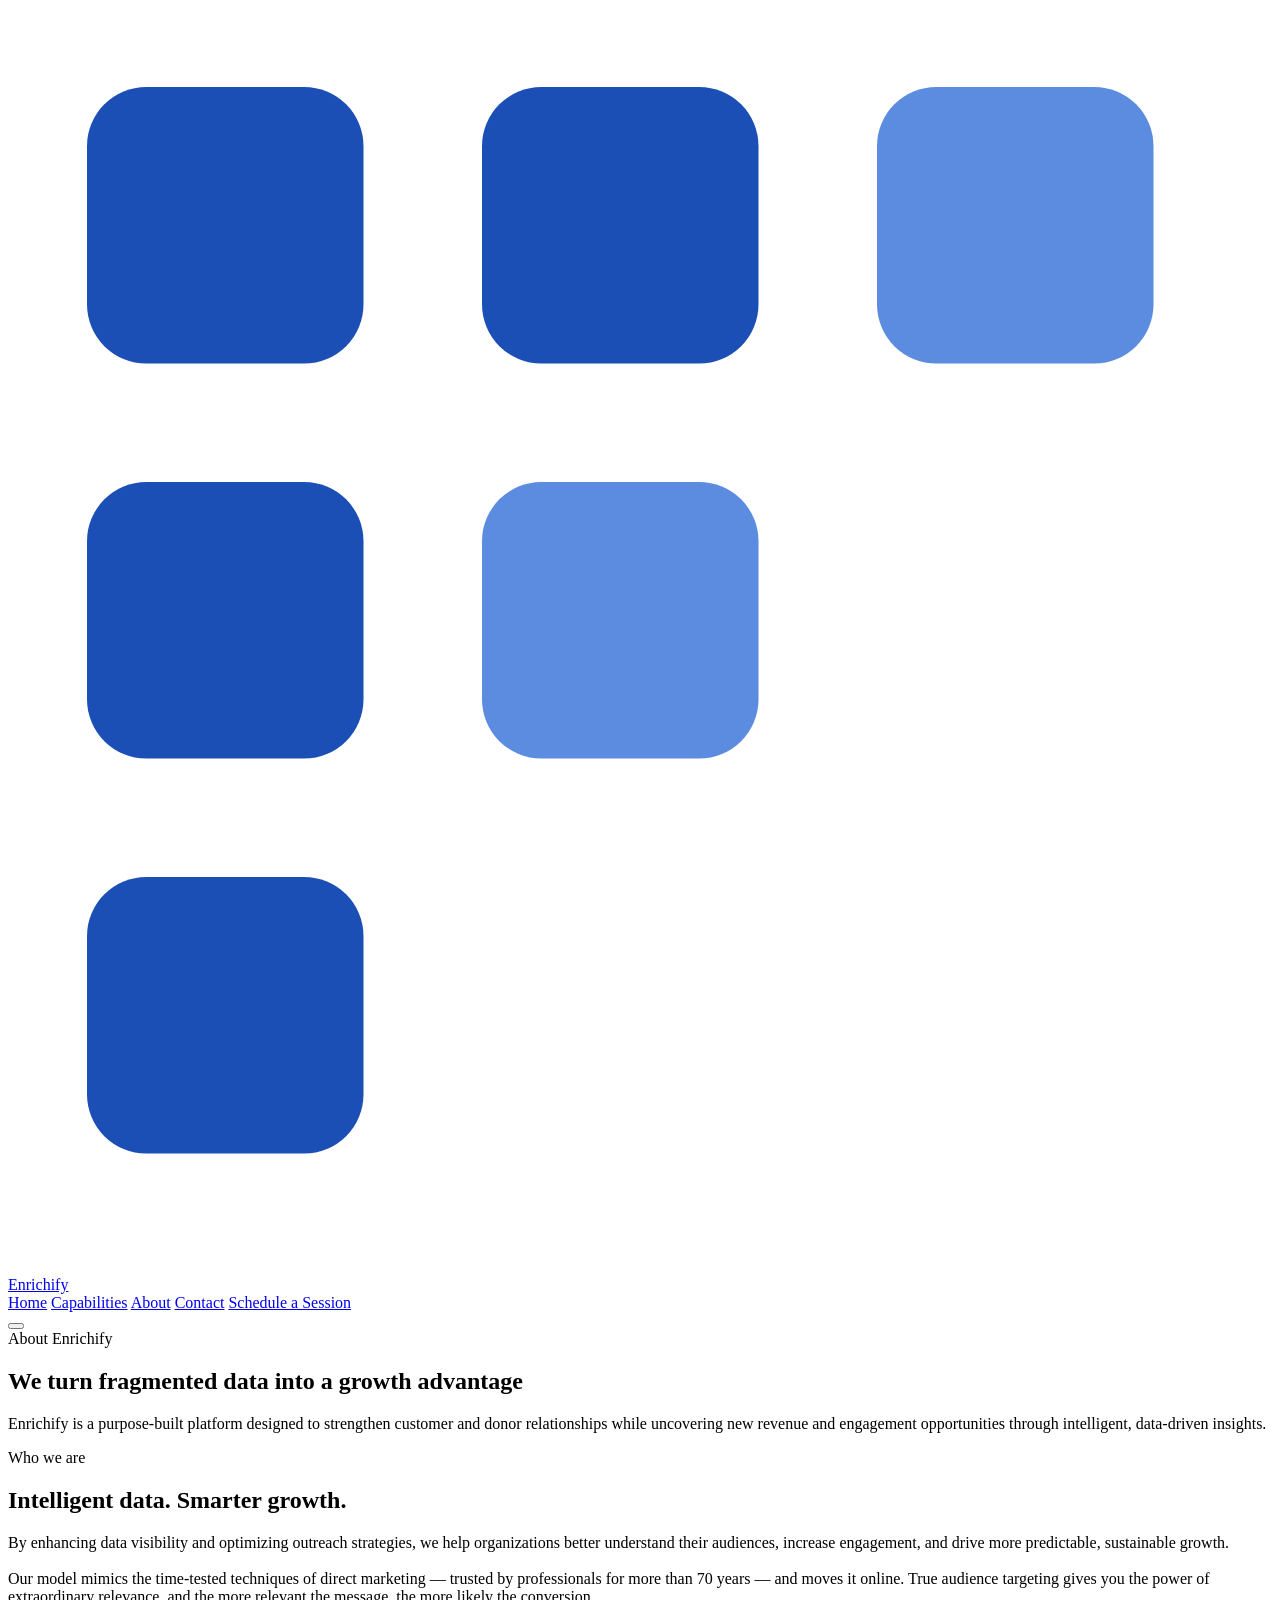
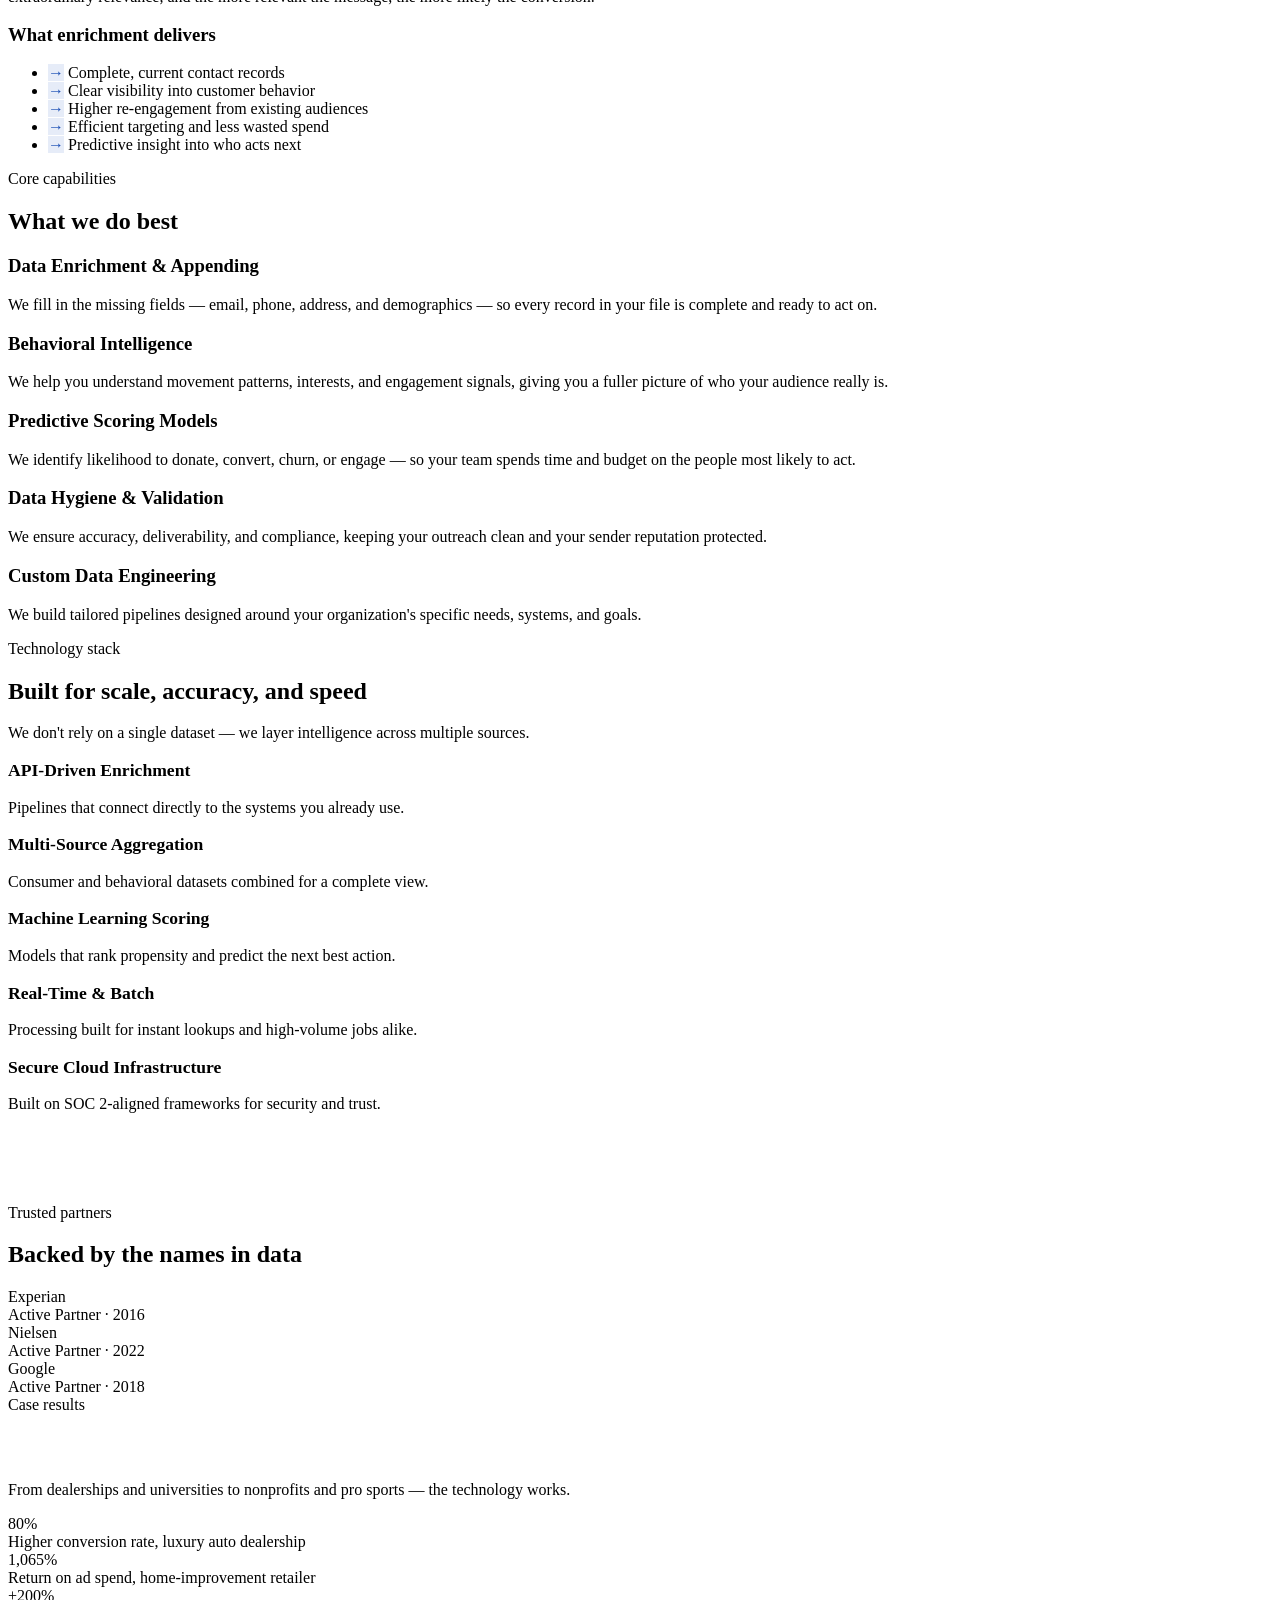
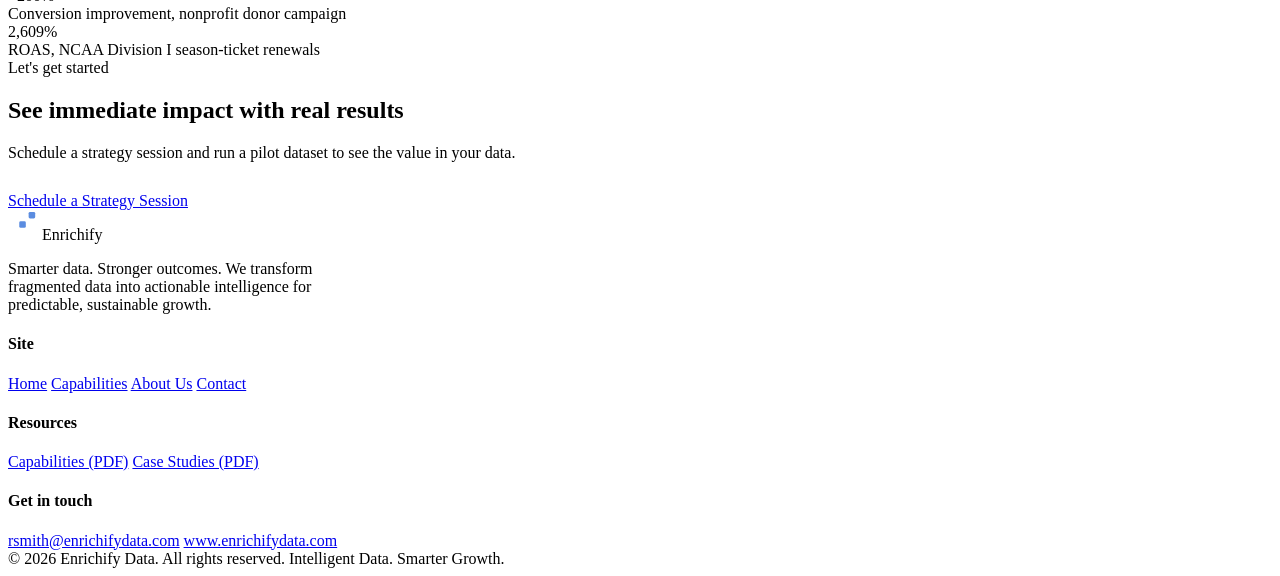
==== about.html @ ba0118fd "added" ====
<!DOCTYPE html>
<html lang="en">
<head>
  <meta charset="UTF-8" />
  <meta name="viewport" content="width=device-width, initial-scale=1.0" />
  <title>About Enrichify — A Data Intelligence Engine</title>
  <meta name="description" content="Enrichify enhances data visibility and optimizes outreach so organizations understand their audiences, increase engagement, and drive sustainable growth." />
  <link rel="preconnect" href="https://fonts.googleapis.com" />
  <link rel="preconnect" href="https://fonts.gstatic.com" crossorigin />
  <link href="https://fonts.googleapis.com/css2?family=Inter:wght@400;500;600;700;800&display=swap" rel="stylesheet" />
  <link rel="stylesheet" href="css/styles.css" />
</head>
<body>

  <!-- ============ HEADER ============ -->
  <header class="site-header">
    <div class="container nav">
      <a href="index.html" class="brand" aria-label="Enrichify home">
        <svg viewBox="0 0 32 32" fill="none" xmlns="http://www.w3.org/2000/svg" aria-hidden="true">
          <rect x="2" y="2" width="7" height="7" rx="1.5" fill="#1B4FB5"/>
          <rect x="2" y="12" width="7" height="7" rx="1.5" fill="#1B4FB5"/>
          <rect x="2" y="22" width="7" height="7" rx="1.5" fill="#1B4FB5"/>
          <rect x="12" y="2" width="7" height="7" rx="1.5" fill="#1B4FB5"/>
          <rect x="12" y="12" width="7" height="7" rx="1.5" fill="#5B8CE0"/>
          <rect x="22" y="2" width="7" height="7" rx="1.5" fill="#5B8CE0"/>
        </svg>
        Enrichify
      </a>
      <nav class="nav-links" aria-label="Primary">
        <a href="index.html">Home</a>
        <a href="index.html#capabilities">Capabilities</a>
        <a href="about.html" class="active">About</a>
        <a href="contact.html">Contact</a>
        <a href="contact.html" class="btn btn--primary nav-cta">Schedule a Session</a>
      </nav>
      <button class="nav-toggle" aria-label="Menu" aria-expanded="false">
        <span></span><span></span><span></span>
      </button>
    </div>
  </header>

  <!-- ============ PAGE HERO ============ -->
  <section class="page-hero">
    <div class="container">
      <span class="eyebrow">About Enrichify</span>
      <h1>We turn fragmented data into a growth advantage</h1>
      <p>Enrichify is a purpose-built platform designed to strengthen customer and donor relationships while uncovering new revenue and engagement opportunities through intelligent, data-driven insights.</p>
    </div>
  </section>

  <!-- ============ WHO WE ARE ============ -->
  <section class="section">
    <div class="container split">
      <div>
        <span class="eyebrow">Who we are</span>
        <h2>Intelligent data. Smarter growth.</h2>
        <p class="lead" style="margin-top:18px;">By enhancing data visibility and optimizing outreach strategies, we help organizations better understand their audiences, increase engagement, and drive more predictable, sustainable growth.</p>
        <p style="margin-top:18px;">Our model mimics the time-tested techniques of direct marketing — trusted by professionals for more than 70 years — and moves it online. True audience targeting gives you the power of extraordinary relevance, and the more relevant the message, the more likely the conversion.</p>
      </div>
      <div class="panel">
        <h3 style="margin-bottom:18px;">What enrichment delivers</h3>
        <ul class="problem-list" style="--blue-tint:#E6ECF8;">
          <li><span class="x" style="background:#E6ECF8;color:#1B4FB5;">→</span> Complete, current contact records</li>
          <li><span class="x" style="background:#E6ECF8;color:#1B4FB5;">→</span> Clear visibility into customer behavior</li>
          <li><span class="x" style="background:#E6ECF8;color:#1B4FB5;">→</span> Higher re-engagement from existing audiences</li>
          <li><span class="x" style="background:#E6ECF8;color:#1B4FB5;">→</span> Efficient targeting and less wasted spend</li>
          <li><span class="x" style="background:#E6ECF8;color:#1B4FB5;">→</span> Predictive insight into who acts next</li>
        </ul>
      </div>
    </div>
  </section>

  <!-- ============ CAPABILITIES DETAIL ============ -->
  <section class="section bg-gray">
    <div class="container">
      <div class="sec-head">
        <span class="eyebrow">Core capabilities</span>
        <h2>What we do best</h2>
      </div>
      <div class="cap-row">
        <h3>Data Enrichment &amp; Appending</h3>
        <p>We fill in the missing fields — email, phone, address, and demographics — so every record in your file is complete and ready to act on.</p>
      </div>
      <div class="cap-row">
        <h3>Behavioral Intelligence</h3>
        <p>We help you understand movement patterns, interests, and engagement signals, giving you a fuller picture of who your audience really is.</p>
      </div>
      <div class="cap-row">
        <h3>Predictive Scoring Models</h3>
        <p>We identify likelihood to donate, convert, churn, or engage — so your team spends time and budget on the people most likely to act.</p>
      </div>
      <div class="cap-row">
        <h3>Data Hygiene &amp; Validation</h3>
        <p>We ensure accuracy, deliverability, and compliance, keeping your outreach clean and your sender reputation protected.</p>
      </div>
      <div class="cap-row">
        <h3>Custom Data Engineering</h3>
        <p>We build tailored pipelines designed around your organization's specific needs, systems, and goals.</p>
      </div>
    </div>
  </section>

  <!-- ============ TECH STACK ============ -->
  <section class="section">
    <div class="container">
      <div class="sec-head center">
        <span class="eyebrow">Technology stack</span>
        <h2>Built for scale, accuracy, and speed</h2>
        <p>We don't rely on a single dataset — we layer intelligence across multiple sources.</p>
      </div>
      <div class="grid grid-3">
        <div class="card"><h3 style="font-size:1.1rem;">API-Driven Enrichment</h3><p>Pipelines that connect directly to the systems you already use.</p></div>
        <div class="card"><h3 style="font-size:1.1rem;">Multi-Source Aggregation</h3><p>Consumer and behavioral datasets combined for a complete view.</p></div>
        <div class="card"><h3 style="font-size:1.1rem;">Machine Learning Scoring</h3><p>Models that rank propensity and predict the next best action.</p></div>
        <div class="card"><h3 style="font-size:1.1rem;">Real-Time &amp; Batch</h3><p>Processing built for instant lookups and high-volume jobs alike.</p></div>
        <div class="card"><h3 style="font-size:1.1rem;">Secure Cloud Infrastructure</h3><p>Built on SOC 2-aligned frameworks for security and trust.</p></div>
        <div class="card" style="background:var(--blue-deep);color:#fff;border:0;"><h3 style="font-size:1.1rem;color:#fff;">Layered Intelligence</h3><p style="color:rgba(255,255,255,0.82);">Multiple sources, cross-referenced for accuracy you can rely on.</p></div>
      </div>
    </div>
  </section>

  <!-- ============ PARTNERS ============ -->
  <section class="section bg-gray">
    <div class="container center">
      <div class="sec-head center">
        <span class="eyebrow">Trusted partners</span>
        <h2>Backed by the names in data</h2>
      </div>
      <div class="partners">
        <div class="partner"><div class="name">Experian</div><div class="since">Active Partner · 2016</div></div>
        <div class="partner"><div class="name">Nielsen</div><div class="since">Active Partner · 2022</div></div>
        <div class="partner"><div class="name">Google</div><div class="since">Active Partner · 2018</div></div>
      </div>
    </div>
  </section>

  <!-- ============ RESULTS ============ -->
  <section class="section bg-blue">
    <div class="container">
      <div class="sec-head center">
        <span class="eyebrow">Case results</span>
        <h2 style="color:#fff;">Proven across every industry</h2>
        <p>From dealerships and universities to nonprofits and pro sports — the technology works.</p>
      </div>
      <div class="stats">
        <div class="stat"><div class="num">80%</div><div class="lbl">Higher conversion rate, luxury auto dealership</div></div>
        <div class="stat"><div class="num">1,065%</div><div class="lbl">Return on ad spend, home-improvement retailer</div></div>
        <div class="stat"><div class="num">+200%</div><div class="lbl">Conversion improvement, nonprofit donor campaign</div></div>
        <div class="stat"><div class="num">2,609%</div><div class="lbl">ROAS, NCAA Division I season-ticket renewals</div></div>
      </div>
    </div>
  </section>

  <!-- ============ CTA ============ -->
  <section class="section cta-band bg-gray">
    <div class="container">
      <span class="eyebrow">Let's get started</span>
      <h2>See immediate impact with real results</h2>
      <p class="lead center" style="margin-bottom:30px;">Schedule a strategy session and run a pilot dataset to see the value in your data.</p>
      <div class="btn-row" style="justify-content:center;">
        <a href="contact.html" class="btn btn--primary">Schedule a Strategy Session</a>
      </div>
    </div>
  </section>

  <!-- ============ FOOTER ============ -->
  <footer class="site-footer">
    <div class="container">
      <div class="footer-grid">
        <div>
          <div class="brand">
            <svg viewBox="0 0 32 32" fill="none" xmlns="http://www.w3.org/2000/svg" aria-hidden="true" style="width:30px;height:30px;">
              <rect x="2" y="2" width="7" height="7" rx="1.5" fill="#fff"/>
              <rect x="2" y="12" width="7" height="7" rx="1.5" fill="#fff"/>
              <rect x="2" y="22" width="7" height="7" rx="1.5" fill="#fff"/>
              <rect x="12" y="2" width="7" height="7" rx="1.5" fill="#fff"/>
              <rect x="12" y="12" width="7" height="7" rx="1.5" fill="#5B8CE0"/>
              <rect x="22" y="2" width="7" height="7" rx="1.5" fill="#5B8CE0"/>
            </svg>
            Enrichify
          </div>
          <p style="max-width:320px;">Smarter data. Stronger outcomes. We transform fragmented data into actionable intelligence for predictable, sustainable growth.</p>
        </div>
        <div class="footer-col">
          <h4>Site</h4>
          <a href="index.html">Home</a>
          <a href="index.html#capabilities">Capabilities</a>
          <a href="about.html">About Us</a>
          <a href="contact.html">Contact</a>
        </div>
        <div class="footer-col">
          <h4>Resources</h4>
          <a href="assets/downloads/Enrichify-Capabilities-2026.pdf" download>Capabilities (PDF)</a>
          <a href="assets/downloads/Enrichify-Case-Studies-2025.pdf" download>Case Studies (PDF)</a>
        </div>
        <div class="footer-col">
          <h4>Get in touch</h4>
          <a href="mailto:rsmith@enrichifydata.com">rsmith@enrichifydata.com</a>
          <a href="https://www.enrichifydata.com">www.enrichifydata.com</a>
        </div>
      </div>
      <div class="footer-bottom">
        <span>© <span data-year>2026</span> Enrichify Data. All rights reserved.</span>
        <span>Intelligent Data. Smarter Growth.</span>
      </div>
    </div>
  </footer>

  <script src="js/main.js"></script>
</body>
</html>
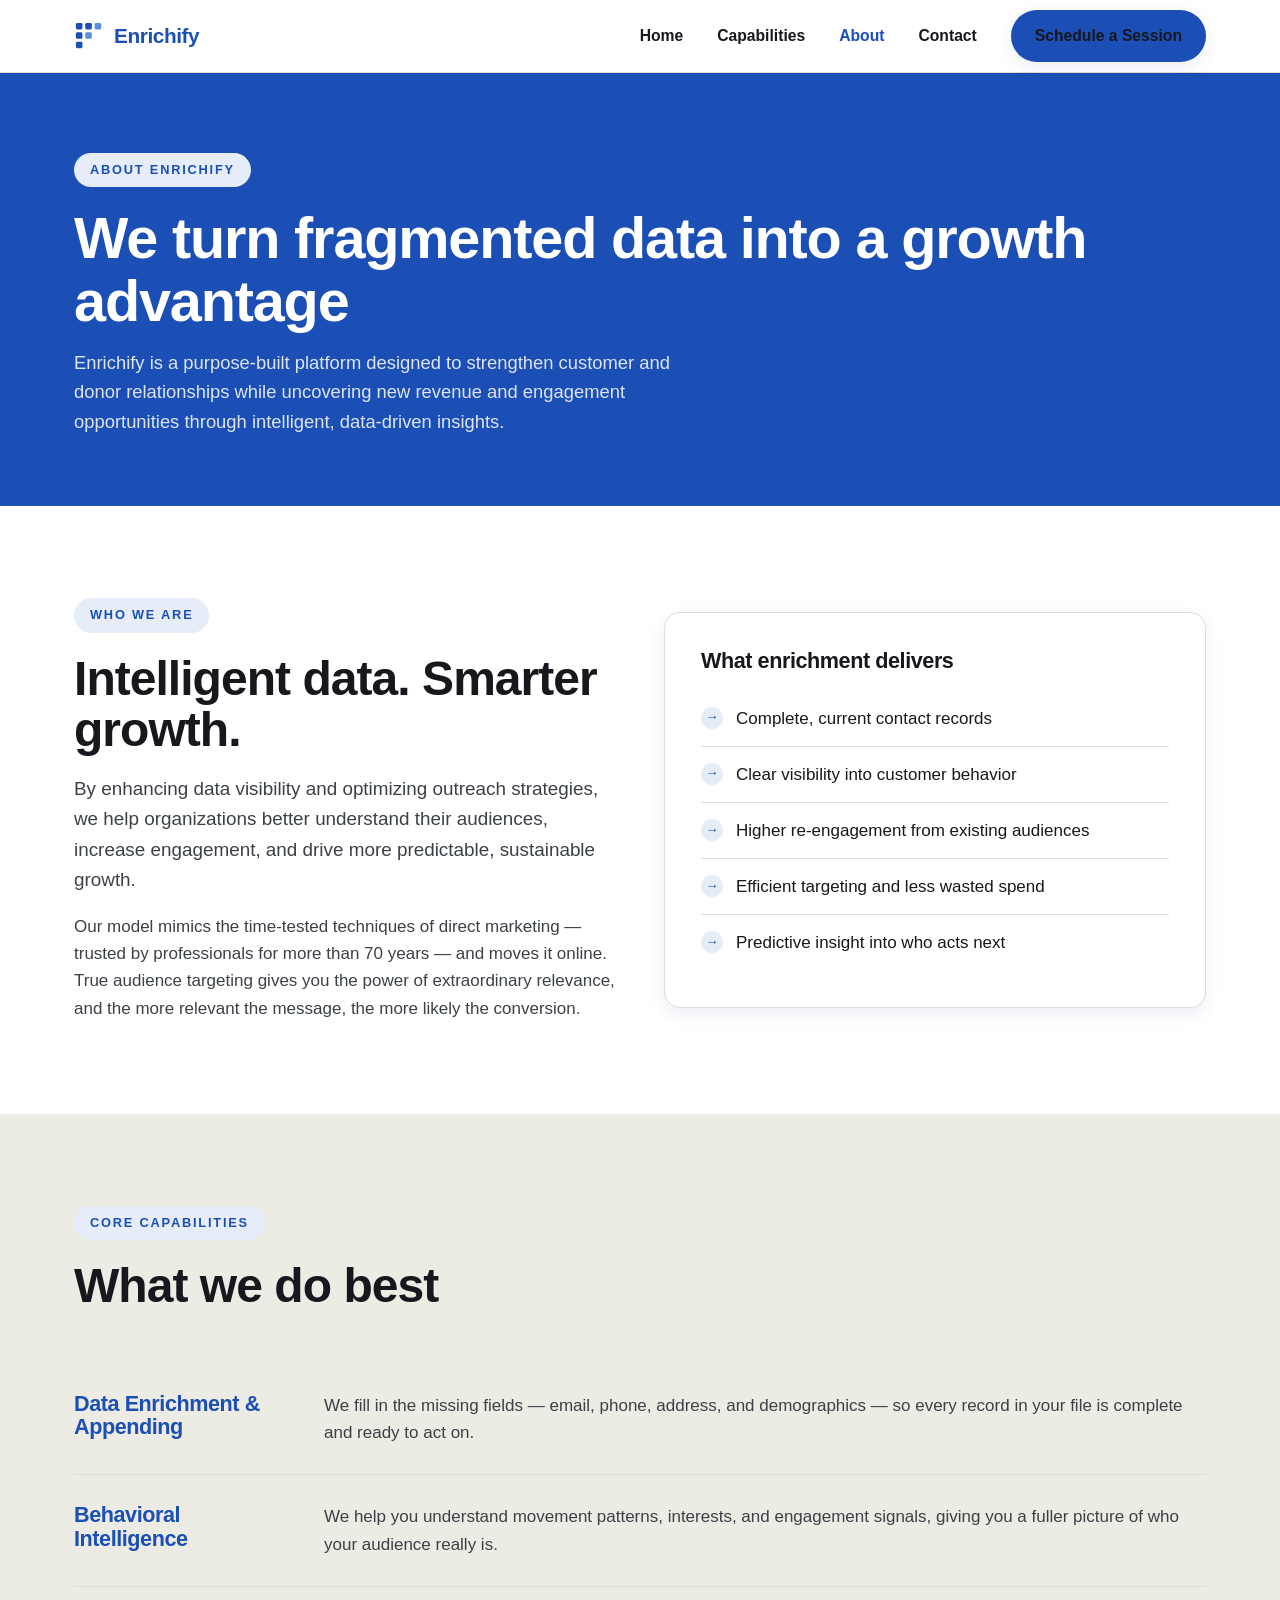
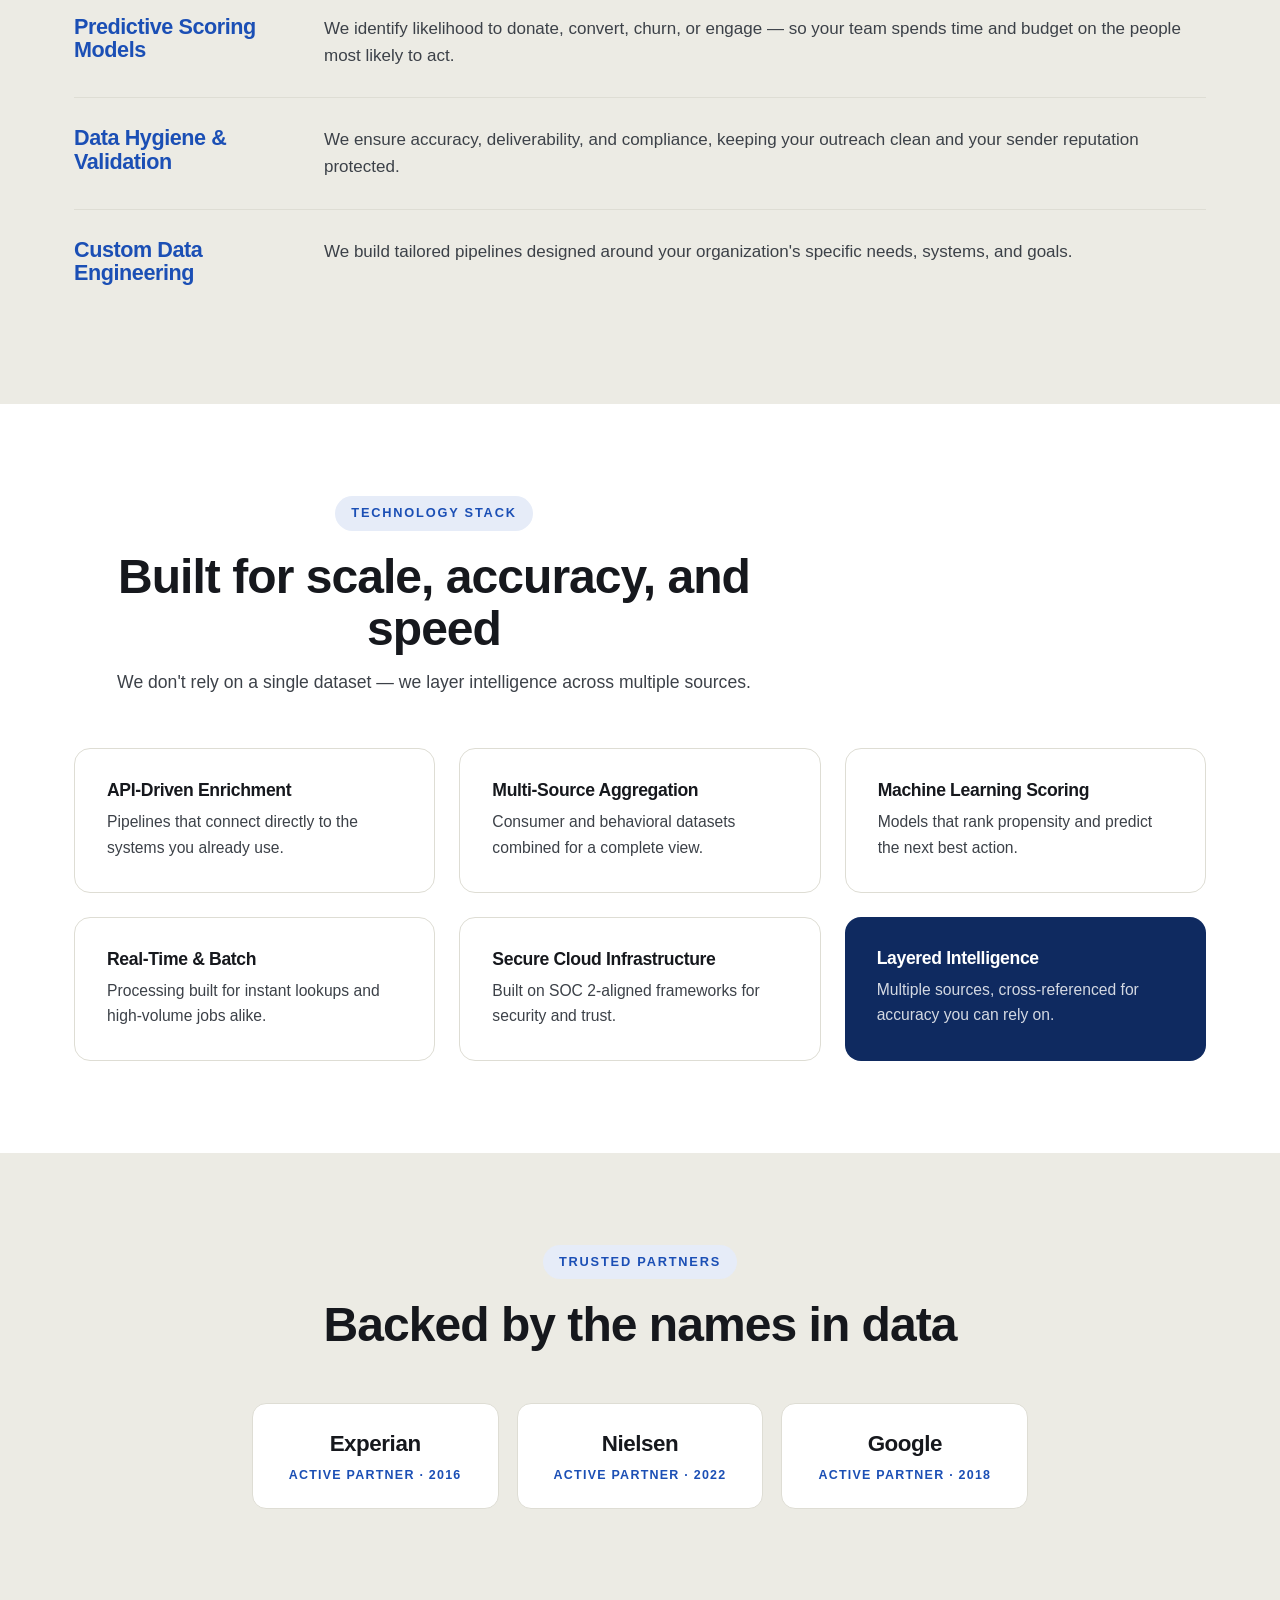
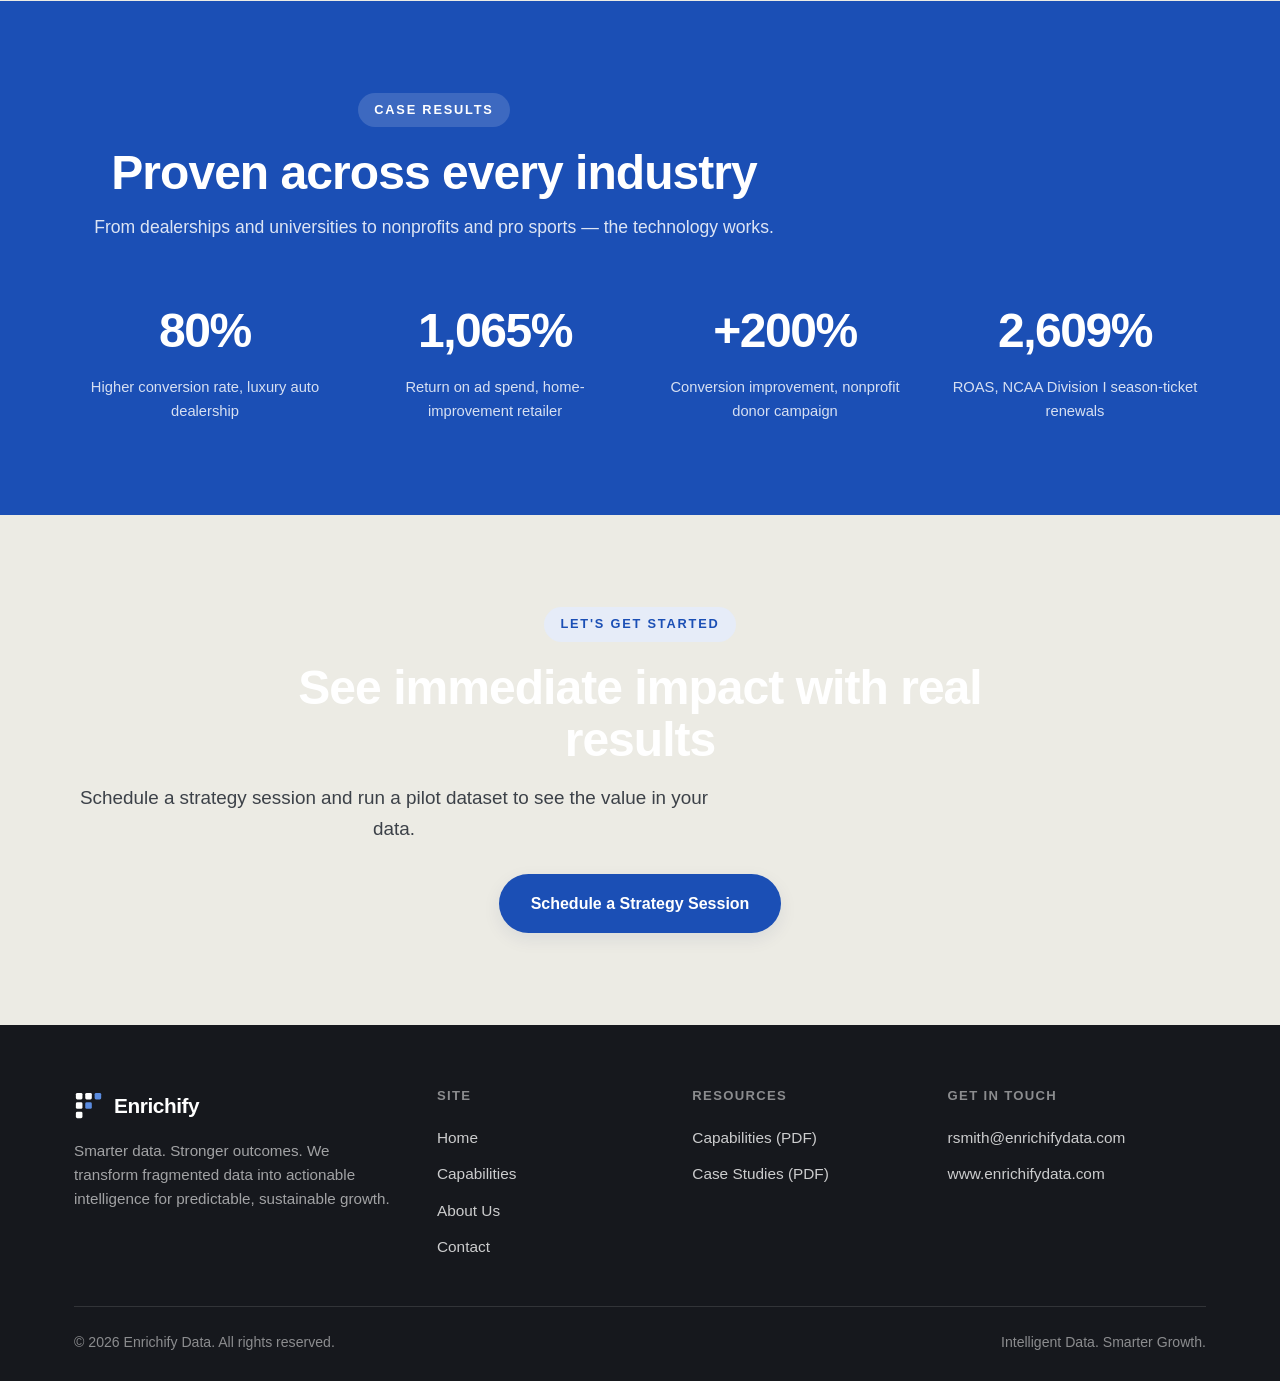
==== commit 7d42d0e6: "new" ====
--- a/about.html
+++ b/about.html
@@ -8,7 +8,7 @@
   <link rel="preconnect" href="https://fonts.googleapis.com" />
   <link rel="preconnect" href="https://fonts.gstatic.com" crossorigin />
   <link href="https://fonts.googleapis.com/css2?family=Inter:wght@400;500;600;700;800&display=swap" rel="stylesheet" />
-  <link rel="stylesheet" href="css/styles.css" />
+  <link rel="stylesheet" href="css-20260624T174629Z-3-001/css/styles.css" />
 </head>
 <body>
 
@@ -190,8 +190,8 @@
         </div>
         <div class="footer-col">
           <h4>Resources</h4>
-          <a href="assets/downloads/Enrichify-Capabilities-2026.pdf" download>Capabilities (PDF)</a>
-          <a href="assets/downloads/Enrichify-Case-Studies-2025.pdf" download>Case Studies (PDF)</a>
+          <a href="assets-20260624T174629Z-3-001/assets/downloads/Enrichify Capabilities 2026.pdf" download>Capabilities (PDF)</a>
+          <a href="assets-20260624T174629Z-3-001/assets/downloads/Enrichify Case Studies 2025 (1).pdf" download>Case Studies (PDF)</a>
         </div>
         <div class="footer-col">
           <h4>Get in touch</h4>
@@ -206,6 +206,6 @@
     </div>
   </footer>
 
-  <script src="js/main.js"></script>
+  <script src="js-20260624T174632Z-3-001/js/main.js"></script>
 </body>
 </html>
--- a/css-20260624T174629Z-3-001/css/styles.css
+++ b/css-20260624T174629Z-3-001/css/styles.css
@@ -0,0 +1,257 @@
+/* ==========================================================================
+   Enrichify — brand stylesheet
+   Cobalt blue + light gray. Single file, no dependencies.
+   ========================================================================== */
+
+:root {
+  --blue:        #1B4FB5;   /* primary cobalt (from pitch deck) */
+  --blue-dark:   #143A86;
+  --blue-deep:   #0F2A60;
+  --gray-bg:     #ECEBE4;   /* light off-white/gray (deck background) */
+  --gray-soft:   #F5F4EF;
+  --white:       #FFFFFF;
+  --ink:         #16181D;   /* near-black text */
+  --ink-soft:    #3C4148;
+  --line:        #DEDDD4;
+  --blue-tint:   #E6ECF8;
+  --radius:      16px;
+  --radius-sm:   10px;
+  --maxw:        1180px;
+  --shadow:      0 18px 40px rgba(15, 42, 96, 0.10);
+  --shadow-sm:   0 6px 18px rgba(15, 42, 96, 0.08);
+  --font:        "Inter", -apple-system, BlinkMacSystemFont, "Segoe UI", Roboto, Helvetica, Arial, sans-serif;
+}
+
+/* ---------- reset ---------- */
+* { box-sizing: border-box; margin: 0; padding: 0; }
+html { scroll-behavior: smooth; -webkit-text-size-adjust: 100%; }
+body {
+  font-family: var(--font);
+  color: var(--ink);
+  background: var(--white);
+  line-height: 1.6;
+  font-size: 17px;
+  -webkit-font-smoothing: antialiased;
+}
+img { max-width: 100%; display: block; }
+a { color: inherit; text-decoration: none; }
+ul { list-style: none; }
+
+h1, h2, h3, h4 { line-height: 1.08; letter-spacing: -0.02em; font-weight: 800; }
+h1 { font-size: clamp(2.6rem, 6vw, 4.6rem); }
+h2 { font-size: clamp(2rem, 4vw, 3rem); }
+h3 { font-size: 1.35rem; }
+p  { color: var(--ink-soft); }
+
+.container { width: 100%; max-width: var(--maxw); margin: 0 auto; padding: 0 24px; }
+.section { padding: 92px 0; }
+.section--tight { padding: 64px 0; }
+.bg-gray { background: var(--gray-bg); }
+.bg-blue { background: var(--blue); color: var(--white); }
+.bg-blue p { color: rgba(255,255,255,0.85); }
+.center { text-align: center; }
+
+.eyebrow {
+  display: inline-block;
+  font-size: 0.8rem;
+  font-weight: 700;
+  letter-spacing: 0.14em;
+  text-transform: uppercase;
+  color: var(--blue);
+  background: var(--blue-tint);
+  padding: 7px 16px;
+  border-radius: 999px;
+  margin-bottom: 20px;
+}
+.bg-blue .eyebrow { color: #fff; background: rgba(255,255,255,0.15); }
+.lead { font-size: 1.18rem; max-width: 640px; }
+.center .lead { margin-left: auto; margin-right: auto; }
+
+/* ---------- buttons ---------- */
+.btn {
+  display: inline-flex; align-items: center; gap: 9px;
+  font-weight: 700; font-size: 1rem;
+  padding: 15px 30px; border-radius: 999px;
+  cursor: pointer; border: 2px solid transparent;
+  transition: transform .15s ease, box-shadow .15s ease, background .15s ease, color .15s ease;
+}
+.btn:hover { transform: translateY(-2px); }
+.btn--primary { background: var(--blue); color: #fff; box-shadow: var(--shadow-sm); }
+.btn--primary:hover { background: var(--blue-dark); }
+.btn--ghost { background: transparent; color: var(--blue); border-color: var(--blue); }
+.btn--ghost:hover { background: var(--blue); color: #fff; }
+.bg-blue .btn--primary { background: #fff; color: var(--blue); }
+.bg-blue .btn--primary:hover { background: var(--gray-bg); }
+.bg-blue .btn--ghost { color: #fff; border-color: rgba(255,255,255,0.6); }
+.bg-blue .btn--ghost:hover { background: #fff; color: var(--blue); }
+.btn-row { display: flex; gap: 14px; flex-wrap: wrap; }
+.center .btn-row { justify-content: center; }
+
+/* ---------- header ---------- */
+.site-header {
+  position: sticky; top: 0; z-index: 50;
+  background: rgba(255,255,255,0.88);
+  backdrop-filter: saturate(180%) blur(12px);
+  border-bottom: 1px solid var(--line);
+}
+.nav { display: flex; align-items: center; justify-content: space-between; height: 72px; }
+.brand { display: flex; align-items: center; gap: 10px; font-weight: 800; font-size: 1.3rem; letter-spacing: -0.02em; color: var(--blue); }
+.brand svg { width: 30px; height: 30px; }
+.nav-links { display: flex; align-items: center; gap: 34px; }
+.nav-links a { font-weight: 600; font-size: 0.98rem; color: var(--ink); transition: color .15s; }
+.nav-links a:hover, .nav-links a.active { color: var(--blue); }
+.nav-cta { padding: 11px 22px; }
+.nav-toggle { display: none; background: none; border: 0; cursor: pointer; padding: 8px; }
+.nav-toggle span { display: block; width: 24px; height: 2px; background: var(--ink); margin: 5px 0; transition: .25s; }
+
+/* ---------- hero ---------- */
+.hero { background: var(--gray-bg); padding: 80px 0 90px; overflow: hidden; }
+.hero-grid { display: grid; grid-template-columns: 1.05fr 0.95fr; gap: 56px; align-items: center; }
+.hero h1 { color: var(--blue); }
+.hero h1 .ink { color: var(--ink); }
+.hero p.lead { margin: 24px 0 32px; color: var(--ink-soft); }
+.hero-tags { display: flex; flex-wrap: wrap; gap: 10px; margin-bottom: 30px; }
+.hero-tags span { font-size: 0.85rem; font-weight: 600; color: var(--blue-dark); background: #fff; border: 1px solid var(--line); padding: 8px 15px; border-radius: 999px; }
+.hero-visual {
+  background: var(--blue);
+  border-radius: 24px;
+  padding: 40px;
+  color: #fff;
+  box-shadow: var(--shadow);
+  position: relative;
+}
+.hero-visual h3 { color: #fff; font-size: 1.05rem; opacity: .85; font-weight: 600; letter-spacing: 0; }
+.hero-stat-grid { display: grid; grid-template-columns: 1fr 1fr; gap: 18px; margin-top: 22px; }
+.hero-stat { background: rgba(255,255,255,0.10); border: 1px solid rgba(255,255,255,0.18); border-radius: 14px; padding: 20px; }
+.hero-stat .num { font-size: 2rem; font-weight: 800; letter-spacing: -0.03em; }
+.hero-stat .lbl { font-size: 0.82rem; opacity: .82; line-height: 1.35; margin-top: 4px; }
+
+/* ---------- section heads ---------- */
+.sec-head { max-width: 720px; margin-bottom: 52px; }
+.center .sec-head { margin-left: auto; margin-right: auto; }
+.sec-head p { margin-top: 14px; font-size: 1.1rem; }
+
+/* ---------- cards grid ---------- */
+.grid { display: grid; gap: 24px; }
+.grid-3 { grid-template-columns: repeat(3, 1fr); }
+.grid-2 { grid-template-columns: repeat(2, 1fr); }
+.grid-4 { grid-template-columns: repeat(4, 1fr); }
+
+.card {
+  background: #fff;
+  border: 1px solid var(--line);
+  border-radius: var(--radius);
+  padding: 32px;
+  transition: transform .18s ease, box-shadow .18s ease, border-color .18s ease;
+}
+.card:hover { transform: translateY(-4px); box-shadow: var(--shadow); border-color: transparent; }
+.card .ico {
+  width: 48px; height: 48px; border-radius: 12px;
+  background: var(--blue-tint); color: var(--blue);
+  display: flex; align-items: center; justify-content: center;
+  margin-bottom: 18px;
+}
+.card .ico svg { width: 24px; height: 24px; }
+.card h3 { margin-bottom: 9px; }
+.card p { font-size: 0.98rem; }
+.bg-gray .card { background: #fff; }
+
+/* problem list card */
+.split { display: grid; grid-template-columns: 1fr 1fr; gap: 48px; align-items: center; }
+.problem-list li {
+  display: flex; gap: 13px; align-items: flex-start;
+  padding: 14px 0; border-bottom: 1px solid var(--line); font-weight: 500; color: var(--ink);
+}
+.problem-list li:last-child { border-bottom: 0; }
+.problem-list .x { flex: 0 0 22px; width: 22px; height: 22px; border-radius: 50%; background: #fdecec; color: #c0392b; display: flex; align-items: center; justify-content: center; font-size: 13px; font-weight: 800; margin-top: 2px; }
+.check-list li { display: flex; gap: 13px; align-items: flex-start; padding: 13px 0; font-weight: 500; }
+.check-list .c { flex: 0 0 22px; width: 22px; height: 22px; border-radius: 50%; background: rgba(255,255,255,0.18); color: #fff; display: flex; align-items: center; justify-content: center; font-size: 13px; font-weight: 800; margin-top: 2px; }
+.panel { background: #fff; border-radius: var(--radius); padding: 36px; box-shadow: var(--shadow-sm); border: 1px solid var(--line); }
+.panel--result { background: var(--blue-deep); color: #fff; border: 0; }
+.panel--result .tag { font-size: 0.78rem; letter-spacing: .12em; text-transform: uppercase; opacity: .7; }
+.panel--result strong { display: block; font-size: 1.3rem; margin-top: 8px; font-weight: 700; }
+
+/* ---------- stats band ---------- */
+.stats { display: grid; grid-template-columns: repeat(4, 1fr); gap: 28px; }
+.stat { text-align: center; }
+.stat .num { font-size: clamp(2.2rem, 4vw, 3rem); font-weight: 800; letter-spacing: -0.03em; color: #fff; }
+.stat .lbl { font-size: 0.92rem; opacity: .82; margin-top: 6px; }
+
+/* ---------- partners ---------- */
+.partners { display: flex; flex-wrap: wrap; justify-content: center; gap: 18px; }
+.partner {
+  background: #fff; border: 1px solid var(--line); border-radius: 14px;
+  padding: 22px 36px; text-align: center; min-width: 200px;
+}
+.partner .name { font-size: 1.4rem; font-weight: 800; letter-spacing: -0.02em; color: var(--ink); }
+.partner .since { font-size: 0.78rem; letter-spacing: .1em; text-transform: uppercase; color: var(--blue); margin-top: 4px; font-weight: 700; }
+
+/* ---------- capability rows (about) ---------- */
+.cap-row { display: grid; grid-template-columns: 220px 1fr; gap: 30px; padding: 28px 0; border-bottom: 1px solid var(--line); }
+.cap-row:last-child { border-bottom: 0; }
+.cap-row h3 { color: var(--blue); }
+
+/* ---------- CTA band ---------- */
+.cta-band { text-align: center; }
+.cta-band h2 { color: #fff; max-width: 760px; margin: 0 auto 18px; }
+
+/* ---------- contact ---------- */
+.contact-grid { display: grid; grid-template-columns: 1fr 1fr; gap: 48px; align-items: start; }
+.contact-info .item { display: flex; gap: 15px; align-items: flex-start; padding: 18px 0; border-bottom: 1px solid var(--line); }
+.contact-info .item:last-child { border-bottom: 0; }
+.contact-info .ico { flex: 0 0 44px; width: 44px; height: 44px; border-radius: 11px; background: var(--blue-tint); color: var(--blue); display: flex; align-items: center; justify-content: center; }
+.contact-info .ico svg { width: 22px; height: 22px; }
+.contact-info .label { font-size: 0.8rem; letter-spacing: .08em; text-transform: uppercase; color: var(--ink-soft); font-weight: 700; }
+.contact-info .val { font-size: 1.1rem; font-weight: 600; color: var(--ink); }
+.contact-info .val a:hover { color: var(--blue); }
+
+form .field { margin-bottom: 18px; }
+form label { display: block; font-size: 0.85rem; font-weight: 700; margin-bottom: 7px; color: var(--ink); }
+form input, form textarea {
+  width: 100%; font-family: inherit; font-size: 1rem;
+  padding: 14px 16px; border: 1px solid var(--line); border-radius: var(--radius-sm);
+  background: #fff; color: var(--ink); transition: border-color .15s, box-shadow .15s;
+}
+form input:focus, form textarea:focus { outline: 0; border-color: var(--blue); box-shadow: 0 0 0 3px var(--blue-tint); }
+form textarea { resize: vertical; min-height: 130px; }
+
+/* ---------- page hero (sub pages) ---------- */
+.page-hero { background: var(--blue); color: #fff; padding: 80px 0 70px; }
+.page-hero h1 { color: #fff; font-size: clamp(2.4rem, 5vw, 3.6rem); }
+.page-hero p { color: rgba(255,255,255,0.85); margin-top: 16px; font-size: 1.15rem; max-width: 620px; }
+
+/* ---------- footer ---------- */
+.site-footer { background: var(--ink); color: #fff; padding: 64px 0 28px; }
+.footer-grid { display: grid; grid-template-columns: 1.5fr 1fr 1fr 1.2fr; gap: 40px; margin-bottom: 40px; }
+.site-footer .brand { color: #fff; margin-bottom: 16px; }
+.site-footer p { color: rgba(255,255,255,0.6); font-size: 0.95rem; }
+.footer-col h4 { font-size: 0.82rem; letter-spacing: .1em; text-transform: uppercase; color: rgba(255,255,255,0.5); margin-bottom: 16px; }
+.footer-col a { display: block; color: rgba(255,255,255,0.78); padding: 6px 0; font-size: 0.96rem; }
+.footer-col a:hover { color: #fff; }
+.footer-bottom { border-top: 1px solid rgba(255,255,255,0.12); padding-top: 24px; display: flex; justify-content: space-between; flex-wrap: wrap; gap: 10px; font-size: 0.88rem; color: rgba(255,255,255,0.5); }
+
+/* ---------- responsive ---------- */
+@media (max-width: 920px) {
+  .hero-grid, .split, .contact-grid { grid-template-columns: 1fr; gap: 40px; }
+  .grid-3, .grid-4 { grid-template-columns: 1fr 1fr; }
+  .stats { grid-template-columns: 1fr 1fr; gap: 32px 20px; }
+  .footer-grid { grid-template-columns: 1fr 1fr; }
+  .cap-row { grid-template-columns: 1fr; gap: 10px; }
+}
+@media (max-width: 640px) {
+  .section { padding: 64px 0; }
+  .nav-links {
+    position: fixed; inset: 72px 0 auto 0;
+    flex-direction: column; gap: 0; align-items: stretch;
+    background: #fff; border-bottom: 1px solid var(--line);
+    padding: 12px 24px 24px; box-shadow: var(--shadow);
+    transform: translateY(-130%); transition: transform .28s ease; visibility: hidden;
+  }
+  .nav-links.open { transform: translateY(0); visibility: visible; }
+  .nav-links a { padding: 14px 0; border-bottom: 1px solid var(--line); }
+  .nav-links .nav-cta { margin-top: 12px; text-align: center; border-bottom: 0; }
+  .nav-toggle { display: block; }
+  .grid-3, .grid-4, .grid-2 { grid-template-columns: 1fr; }
+  .stats { grid-template-columns: 1fr 1fr; }
+  .footer-grid { grid-template-columns: 1fr; }
+}
